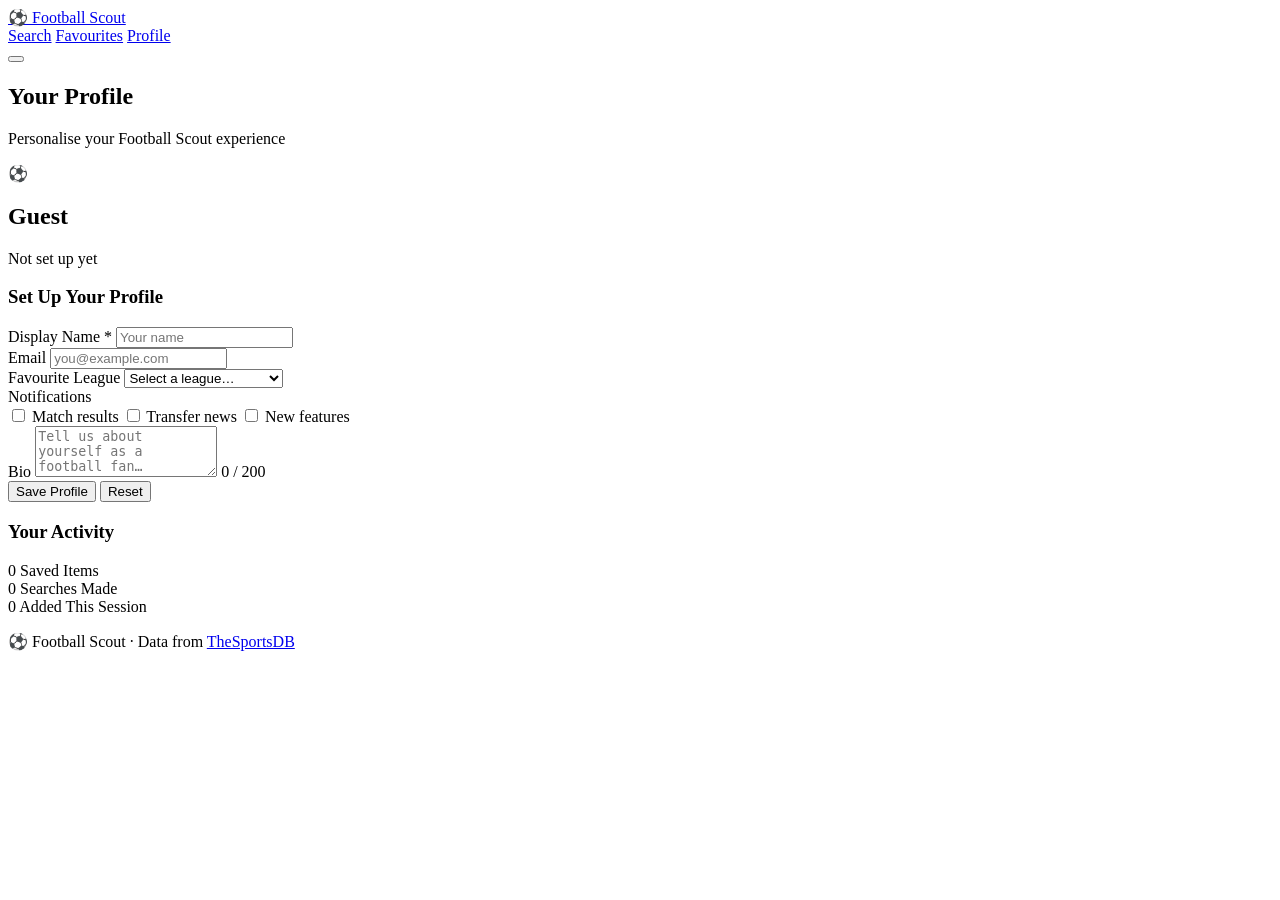
==== login.html @ b6a3cfe2 "chore: add HTML page scaffolding" ====
<!DOCTYPE html>
<html lang="en">
<head>
  <meta charset="UTF-8">
  <meta name="viewport" content="width=device-width, initial-scale=1.0">
  <title>Football Scout — Profile</title>
  <link rel="stylesheet" href="css/style.css">
</head>
<body>
  <header class="header">
    <nav class="nav">
      <a href="index.html" class="nav__logo">⚽ Football Scout</a>
      <div class="nav__links">
        <a href="index.html" class="nav__link">Search</a>
        <a href="saved.html" class="nav__link">Favourites</a>
        <a href="login.html" class="nav__link nav__link--active">Profile</a>
      </div>
      <button class="nav__hamburger" id="hamburger-btn" aria-label="Toggle menu" type="button">
        <span></span><span></span><span></span>
      </button>
    </nav>
  </header>

  <main class="main">
    <section class="hero">
      <h1 class="hero__title">Your Profile</h1>
      <p class="hero__subtitle">Personalise your Football Scout experience</p>
    </section>

    <section class="profile-section">
      <div class="profile-card">
        <div class="profile-card__avatar" id="profile-avatar">⚽</div>
        <h2 class="profile-card__name" id="profile-name-display">Guest</h2>
        <p class="profile-card__meta" id="profile-meta">Not set up yet</p>
      </div>

      <form id="profile-form" class="profile-form" novalidate>
        <h3 class="profile-form__heading">Set Up Your Profile</h3>

        <div class="profile-form__field">
          <label for="display-name" class="profile-form__label">Display Name <span class="required">*</span></label>
          <input
            type="text"
            id="display-name"
            name="displayName"
            class="profile-form__input"
            placeholder="Your name"
            minlength="2"
            maxlength="30"
            required
          >
        </div>

        <div class="profile-form__field">
          <label for="email" class="profile-form__label">Email</label>
          <input
            type="email"
            id="email"
            name="email"
            class="profile-form__input"
            placeholder="you@example.com"
          >
        </div>

        <div class="profile-form__field">
          <label for="fav-league" class="profile-form__label">Favourite League</label>
          <select id="fav-league" name="favLeague" class="profile-form__select">
            <option value="">Select a league…</option>
            <option value="Premier League">Premier League 🏴󠁧󠁢󠁥󠁮󠁧󠁿</option>
            <option value="La Liga">La Liga 🇪🇸</option>
            <option value="Bundesliga">Bundesliga 🇩🇪</option>
            <option value="Serie A">Serie A 🇮🇹</option>
            <option value="Ligue 1">Ligue 1 🇫🇷</option>
            <option value="Champions League">Champions League 🏆</option>
          </select>
        </div>

        <div class="profile-form__field">
          <label class="profile-form__label">Notifications</label>
          <div class="profile-form__checkboxes">
            <label class="checkbox-label">
              <input type="checkbox" name="notif-results" id="notif-results"> Match results
            </label>
            <label class="checkbox-label">
              <input type="checkbox" name="notif-transfers" id="notif-transfers"> Transfer news
            </label>
            <label class="checkbox-label">
              <input type="checkbox" name="notif-new" id="notif-new"> New features
            </label>
          </div>
        </div>

        <div class="profile-form__field">
          <label for="bio" class="profile-form__label">Bio</label>
          <textarea
            id="bio"
            name="bio"
            class="profile-form__textarea"
            placeholder="Tell us about yourself as a football fan…"
            maxlength="200"
            rows="3"
          ></textarea>
          <span class="char-count" id="bio-count">0 / 200</span>
        </div>

        <div class="profile-form__actions">
          <button type="submit" class="btn btn--primary">Save Profile</button>
          <button type="button" class="btn btn--danger" id="reset-profile-btn">Reset</button>
        </div>

        <p class="profile-form__feedback" id="form-feedback" hidden></p>
      </form>
    </section>

    <section class="stats-section">
      <h3 class="stats-section__heading">Your Activity</h3>
      <div class="stats-grid" id="stats-grid">
        <div class="stat-card">
          <span class="stat-card__number" id="stat-saved">0</span>
          <span class="stat-card__label">Saved Items</span>
        </div>
        <div class="stat-card">
          <span class="stat-card__number" id="stat-searches">0</span>
          <span class="stat-card__label">Searches Made</span>
        </div>
        <div class="stat-card">
          <span class="stat-card__number" id="stat-session">0</span>
          <span class="stat-card__label">Added This Session</span>
        </div>
      </div>
    </section>
  </main>

  <footer class="footer">
    <p class="footer__text">⚽ Football Scout · Data from <a href="https://www.thesportsdb.com/" target="_blank" rel="noopener">TheSportsDB</a></p>
  </footer>

  <script type="module" src="js/login.js"></script>
</body>
</html>
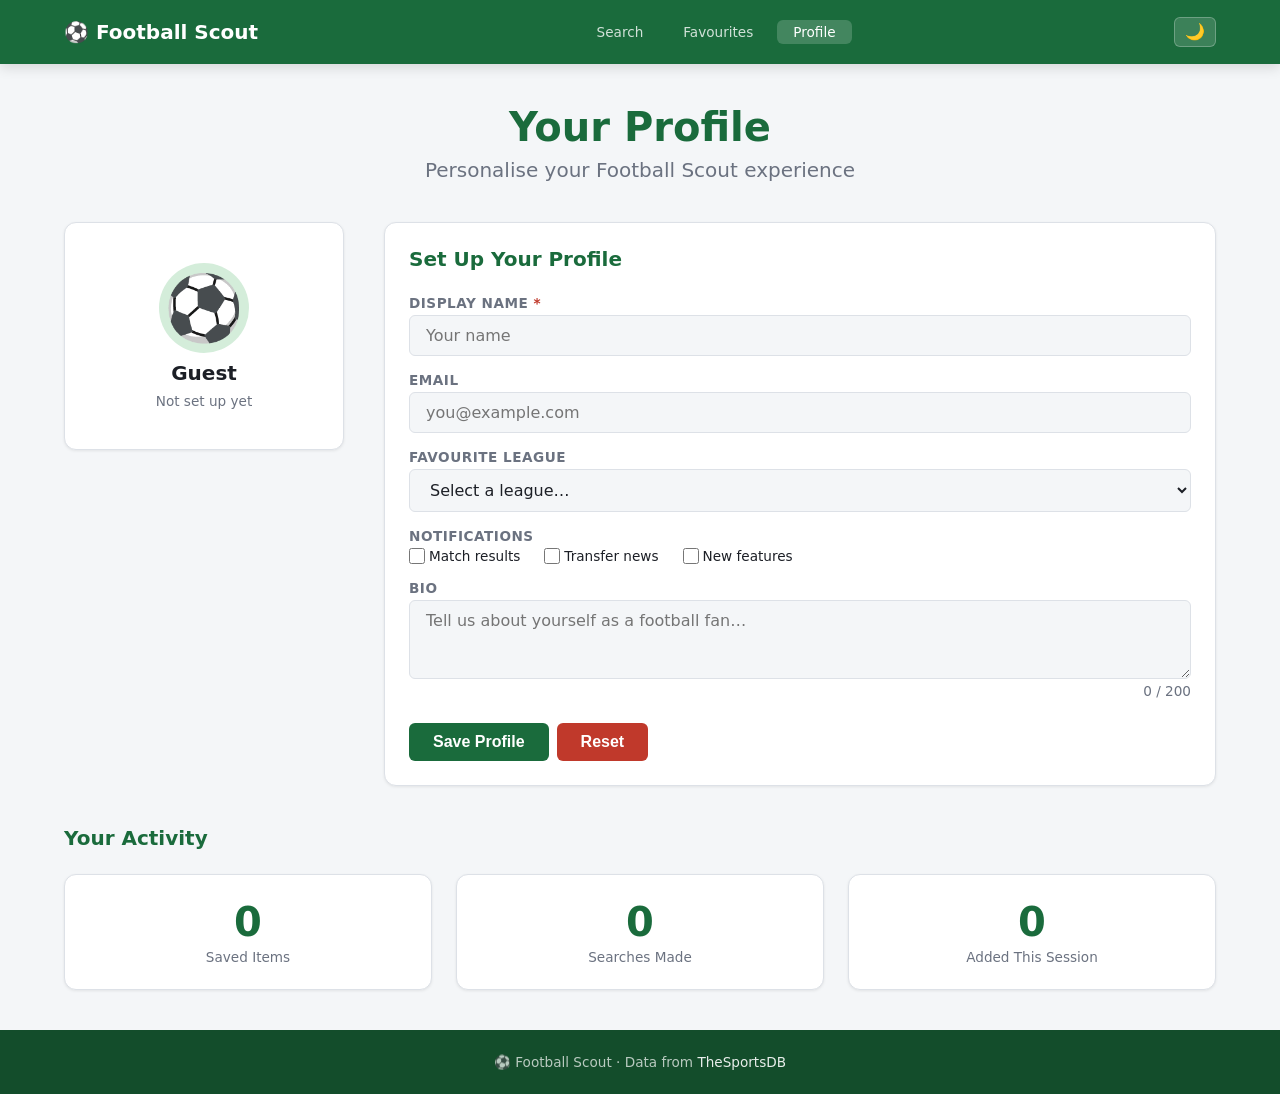
==== commit 6449320b: "feat: added a dark theme and toggle button" ====
--- a/login.html
+++ b/login.html
@@ -15,6 +15,7 @@
         <a href="saved.html" class="nav__link">Favourites</a>
         <a href="login.html" class="nav__link nav__link--active">Profile</a>
       </div>
+      <button class="theme-toggle" id="theme-toggle-btn" aria-label="Toggle dark mode" type="button">🌙</button>
       <button class="nav__hamburger" id="hamburger-btn" aria-label="Toggle menu" type="button">
         <span></span><span></span><span></span>
       </button>
@@ -136,5 +137,25 @@
   </footer>
 
   <script type="module" src="js/login.js"></script>
+  <script>
+    (function() {
+      const saved = localStorage.getItem('theme');
+      if (saved) document.documentElement.setAttribute('data-theme', saved);
+      const btn = document.getElementById('theme-toggle-btn');
+      function updateBtn() {
+        const dark = document.documentElement.getAttribute('data-theme') === 'dark';
+        btn.textContent = dark ? '☀️' : '🌙';
+        btn.setAttribute('aria-label', dark ? 'Switch to light mode' : 'Switch to dark mode');
+      }
+      updateBtn();
+      btn.addEventListener('click', function() {
+        const isDark = document.documentElement.getAttribute('data-theme') === 'dark';
+        const next = isDark ? 'light' : 'dark';
+        document.documentElement.setAttribute('data-theme', next);
+        localStorage.setItem('theme', next);
+        updateBtn();
+      });
+    })();
+  </script>
 </body>
 </html>
--- a/css/style.css
+++ b/css/style.css
@@ -0,0 +1,772 @@
+/* =========================================================
+   Football Scout — style.css
+   Convention: BEM (Block__Element--Modifier)
+   ========================================================= */
+
+/* ----- 1. CSS Custom Properties ----- */
+:root {
+  --color-primary:     #1a6b3c;
+  --color-primary-dk:  #134d2b;
+  --color-primary-lt:  #d4edda;
+  --color-accent:      #f5a623;
+  --color-accent-dk:   #d4891a;
+  --color-danger:      #c0392b;
+  --color-danger-lt:   #fdecea;
+  --color-bg:          #f4f6f8;
+  --color-surface:     #ffffff;
+  --color-border:      #dde1e7;
+  --color-text:        #1c1f26;
+  --color-text-muted:  #6b7280;
+
+  --font-base:   'Segoe UI', system-ui, sans-serif;
+  --font-size-sm:   0.85rem;
+  --font-size-base: 1rem;
+  --font-size-lg:   1.25rem;
+  --font-size-xl:   1.75rem;
+  --font-size-2xl:  2.5rem;
+
+  --radius-sm:  6px;
+  --radius-md:  12px;
+  --radius-lg:  20px;
+
+  --shadow-sm:  0 1px 3px rgba(0,0,0,.08);
+  --shadow-md:  0 4px 12px rgba(0,0,0,.12);
+  --shadow-lg:  0 8px 24px rgba(0,0,0,.16);
+
+  --spacing-xs:  4px;
+  --spacing-sm:  8px;
+  --spacing-md:  16px;
+  --spacing-lg:  24px;
+  --spacing-xl:  40px;
+
+  --nav-height: 64px;
+  --transition: 0.2s ease;
+}
+
+/* ----- 1b. Dark Theme ----- */
+[data-theme="dark"] {
+  --color-primary:     #2ecc71;
+  --color-primary-dk:  #27ae60;
+  --color-primary-lt:  #1a3d2b;
+  --color-accent:      #f5a623;
+  --color-accent-dk:   #d4891a;
+  --color-danger:      #e74c3c;
+  --color-danger-lt:   #2d1a18;
+  --color-bg:          #0f1117;
+  --color-surface:     #1a1d27;
+  --color-border:      #2e3244;
+  --color-text:        #e8eaf0;
+  --color-text-muted:  #8b92a8;
+}
+
+/* Also respect OS preference when no manual toggle is set */
+@media (prefers-color-scheme: dark) {
+  :root:not([data-theme="light"]) {
+    --color-primary:     #2ecc71;
+    --color-primary-dk:  #27ae60;
+    --color-primary-lt:  #1a3d2b;
+    --color-accent:      #f5a623;
+    --color-accent-dk:   #d4891a;
+    --color-danger:      #e74c3c;
+    --color-danger-lt:   #2d1a18;
+    --color-bg:          #0f1117;
+    --color-surface:     #1a1d27;
+    --color-border:      #2e3244;
+    --color-text:        #e8eaf0;
+    --color-text-muted:  #8b92a8;
+  }
+}
+
+/* ----- 1c. Dark Mode Toggle Button ----- */
+.theme-toggle {
+  background: rgba(255,255,255,.15);
+  border: 1px solid rgba(255,255,255,.25);
+  color: #fff;
+  border-radius: var(--radius-sm);
+  padding: 6px 10px;
+  font-size: 1rem;
+  cursor: pointer;
+  transition: background var(--transition);
+  line-height: 1;
+  flex-shrink: 0;
+}
+
+.theme-toggle:hover {
+  background: rgba(255,255,255,.28);
+}
+
+/* ----- 2. Reset & Base ----- */
+*, *::before, *::after { box-sizing: border-box; margin: 0; padding: 0; }
+
+html { scroll-behavior: smooth; }
+
+body {
+  font-family: var(--font-base);
+  font-size: var(--font-size-base);
+  color: var(--color-text);
+  background: var(--color-bg);
+  min-height: 100vh;
+  display: flex;
+  flex-direction: column;
+}
+
+a { color: var(--color-primary); text-decoration: none; }
+a:hover { text-decoration: underline; }
+
+img { max-width: 100%; display: block; }
+
+/* Prevent any display: rule from overriding the hidden attribute */
+[hidden] { display: none !important; }
+
+/* ----- 3. Header / Nav ----- */
+.header {
+  background: var(--color-primary);
+  position: sticky;
+  top: 0;
+  z-index: 100;
+  box-shadow: var(--shadow-md);
+}
+
+.nav {
+  max-width: 1200px;
+  margin: 0 auto;
+  padding: 0 var(--spacing-lg);
+  height: var(--nav-height);
+  display: flex;
+  align-items: center;
+  justify-content: space-between;
+  gap: var(--spacing-md);
+}
+
+.nav__logo {
+  font-size: var(--font-size-lg);
+  font-weight: 700;
+  color: #fff;
+  white-space: nowrap;
+  text-decoration: none;
+}
+
+.nav__links {
+  display: flex;
+  gap: var(--spacing-sm);
+  align-items: center;
+}
+
+.nav__link {
+  color: rgba(255,255,255,.8);
+  padding: var(--spacing-xs) var(--spacing-md);
+  border-radius: var(--radius-sm);
+  font-size: var(--font-size-sm);
+  font-weight: 500;
+  transition: background var(--transition), color var(--transition);
+  text-decoration: none;
+}
+
+.nav__link:hover,
+.nav__link--active {
+  background: rgba(255,255,255,.18);
+  color: #fff;
+  text-decoration: none;
+}
+
+.nav__hamburger {
+  display: none;
+  flex-direction: column;
+  gap: 5px;
+  background: none;
+  border: none;
+  cursor: pointer;
+  padding: var(--spacing-xs);
+}
+
+.nav__hamburger span {
+  display: block;
+  width: 24px;
+  height: 2px;
+  background: #fff;
+  border-radius: 2px;
+  transition: transform var(--transition);
+}
+
+/* ----- 4. Main layout ----- */
+.main {
+  flex: 1;
+  max-width: 1200px;
+  width: 100%;
+  margin: 0 auto;
+  padding: var(--spacing-xl) var(--spacing-lg);
+}
+
+/* ----- 5. Hero ----- */
+.hero {
+  text-align: center;
+  margin-bottom: var(--spacing-xl);
+}
+
+.hero__title {
+  font-size: var(--font-size-2xl);
+  font-weight: 800;
+  color: var(--color-primary);
+  margin-bottom: var(--spacing-sm);
+}
+
+.hero__subtitle {
+  color: var(--color-text-muted);
+  font-size: var(--font-size-lg);
+}
+
+/* ----- 6. Search Form ----- */
+.search-section {
+  margin-bottom: var(--spacing-xl);
+}
+
+.search-form {
+  background: var(--color-surface);
+  border-radius: var(--radius-md);
+  padding: var(--spacing-lg);
+  box-shadow: var(--shadow-sm);
+  border: 1px solid var(--color-border);
+}
+
+.search-form__row {
+  display: grid;
+  grid-template-columns: 2fr 1fr 1fr;
+  gap: var(--spacing-md);
+  margin-bottom: var(--spacing-md);
+}
+
+.search-form__field {
+  display: flex;
+  flex-direction: column;
+  gap: var(--spacing-xs);
+}
+
+.search-form__label {
+  font-size: var(--font-size-sm);
+  font-weight: 600;
+  color: var(--color-text-muted);
+  text-transform: uppercase;
+  letter-spacing: .5px;
+}
+
+.search-form__input,
+.search-form__select {
+  padding: 10px var(--spacing-md);
+  border: 1px solid var(--color-border);
+  border-radius: var(--radius-sm);
+  font-size: var(--font-size-base);
+  color: var(--color-text);
+  background: var(--color-bg);
+  transition: border-color var(--transition), box-shadow var(--transition);
+  width: 100%;
+}
+
+.search-form__input:focus,
+.search-form__select:focus {
+  outline: none;
+  border-color: var(--color-primary);
+  box-shadow: 0 0 0 3px rgba(26,107,60,.15);
+}
+
+.search-form__radios {
+  display: flex;
+  gap: var(--spacing-md);
+  align-items: center;
+  padding-top: 4px;
+}
+
+.radio-label,
+.checkbox-label {
+  display: flex;
+  align-items: center;
+  gap: var(--spacing-xs);
+  cursor: pointer;
+  font-size: var(--font-size-sm);
+}
+
+.radio-label input,
+.checkbox-label input {
+  accent-color: var(--color-primary);
+  width: 16px;
+  height: 16px;
+  cursor: pointer;
+}
+
+.search-form__actions {
+  display: flex;
+  gap: var(--spacing-sm);
+  flex-wrap: wrap;
+}
+
+.search-form__error {
+  color: var(--color-danger);
+  font-size: var(--font-size-sm);
+  margin-top: var(--spacing-sm);
+}
+
+/* ----- 7. Buttons ----- */
+.btn {
+  display: inline-flex;
+  align-items: center;
+  gap: var(--spacing-xs);
+  padding: 10px var(--spacing-lg);
+  border-radius: var(--radius-sm);
+  font-size: var(--font-size-base);
+  font-weight: 600;
+  cursor: pointer;
+  border: none;
+  transition: background var(--transition), transform var(--transition), box-shadow var(--transition);
+  text-decoration: none;
+}
+
+.btn:active { transform: scale(.97); }
+
+.btn--primary {
+  background: var(--color-primary);
+  color: #fff;
+}
+
+.btn--primary:hover { background: var(--color-primary-dk); box-shadow: var(--shadow-sm); }
+
+.btn--ghost {
+  background: transparent;
+  color: var(--color-text-muted);
+  border: 1px solid var(--color-border);
+}
+
+.btn--ghost:hover { background: var(--color-bg); }
+
+.btn--danger {
+  background: var(--color-danger);
+  color: #fff;
+}
+
+.btn--danger:hover { background: #a93226; }
+
+.btn--icon {
+  background: none;
+  border: none;
+  padding: var(--spacing-xs);
+  font-size: 1.2rem;
+  cursor: pointer;
+  line-height: 1;
+  border-radius: var(--radius-sm);
+  transition: transform var(--transition);
+}
+
+.btn--icon:hover { transform: scale(1.2); }
+
+/* ----- 8. Status messages ----- */
+.status-msg {
+  text-align: center;
+  padding: var(--spacing-lg);
+  border-radius: var(--radius-md);
+  font-size: var(--font-size-base);
+  margin-bottom: var(--spacing-lg);
+}
+
+.status-msg--loading {
+  color: var(--color-text-muted);
+  display: flex;
+  align-items: center;
+  justify-content: center;
+  gap: var(--spacing-sm);
+}
+
+.status-msg--error {
+  background: var(--color-danger-lt);
+  color: var(--color-danger);
+  border: 1px solid #f5c6cb;
+}
+
+/* Spinner */
+.spinner {
+  display: inline-block;
+  width: 20px;
+  height: 20px;
+  border: 3px solid var(--color-border);
+  border-top-color: var(--color-primary);
+  border-radius: 50%;
+  animation: spin .7s linear infinite;
+}
+
+@keyframes spin { to { transform: rotate(360deg); } }
+
+/* ----- 9. Results section ----- */
+.results-section {
+  animation: fadeIn .3s ease;
+}
+
+@keyframes fadeIn { from { opacity: 0; transform: translateY(8px); } to { opacity: 1; transform: none; } }
+
+.results-section__title {
+  font-size: var(--font-size-lg);
+  color: var(--color-text-muted);
+  margin-bottom: var(--spacing-lg);
+  font-weight: 500;
+}
+
+/* ----- 10. Card Grid ----- */
+.card-grid {
+  display: grid;
+  grid-template-columns: repeat(auto-fill, minmax(220px, 1fr));
+  gap: var(--spacing-lg);
+}
+
+/* ----- 11. Team/League Card ----- */
+.card {
+  background: var(--color-surface);
+  border-radius: var(--radius-md);
+  box-shadow: var(--shadow-sm);
+  border: 1px solid var(--color-border);
+  overflow: hidden;
+  transition: box-shadow var(--transition), transform var(--transition);
+  display: flex;
+  flex-direction: column;
+}
+
+.card:hover {
+  box-shadow: var(--shadow-md);
+  transform: translateY(-3px);
+}
+
+.card__badge {
+  background: var(--color-primary-lt);
+  color: var(--color-primary);
+  font-size: var(--font-size-sm);
+  font-weight: 700;
+  padding: 2px 10px;
+  text-transform: uppercase;
+  letter-spacing: .5px;
+}
+
+.card__img-wrap {
+  padding: var(--spacing-lg);
+  display: flex;
+  justify-content: center;
+  align-items: center;
+  background: var(--color-bg);
+  min-height: 120px;
+}
+
+.card__img {
+  max-height: 100px;
+  max-width: 140px;
+  object-fit: contain;
+}
+
+.card__img-placeholder {
+  font-size: 3rem;
+  line-height: 1;
+}
+
+.card__body {
+  padding: var(--spacing-md);
+  flex: 1;
+  display: flex;
+  flex-direction: column;
+  gap: var(--spacing-xs);
+}
+
+.card__name {
+  font-size: var(--font-size-base);
+  font-weight: 700;
+  color: var(--color-text);
+  line-height: 1.3;
+}
+
+.card__meta {
+  font-size: var(--font-size-sm);
+  color: var(--color-text-muted);
+}
+
+.card__footer {
+  padding: var(--spacing-sm) var(--spacing-md);
+  border-top: 1px solid var(--color-border);
+  display: flex;
+  justify-content: space-between;
+  align-items: center;
+}
+
+.card__save-btn {
+  background: none;
+  border: none;
+  font-size: 1.4rem;
+  cursor: pointer;
+  line-height: 1;
+  transition: transform var(--transition);
+  padding: var(--spacing-xs);
+}
+
+.card__save-btn:hover { transform: scale(1.25); }
+
+.card__save-btn--saved { color: var(--color-accent); }
+
+.card__link {
+  font-size: var(--font-size-sm);
+  color: var(--color-primary);
+  font-weight: 600;
+}
+
+/* ----- 12. Saved Page ----- */
+.saved-controls {
+  margin-bottom: var(--spacing-lg);
+}
+
+.saved-controls__row {
+  display: flex;
+  gap: var(--spacing-sm);
+  align-items: center;
+  margin-bottom: var(--spacing-sm);
+}
+
+.saved-controls__count {
+  color: var(--color-text-muted);
+  font-size: var(--font-size-sm);
+}
+
+/* ----- 13. Profile Page ----- */
+.profile-section {
+  display: grid;
+  grid-template-columns: 280px 1fr;
+  gap: var(--spacing-xl);
+  margin-bottom: var(--spacing-xl);
+}
+
+.profile-card {
+  background: var(--color-surface);
+  border-radius: var(--radius-md);
+  padding: var(--spacing-xl) var(--spacing-lg);
+  box-shadow: var(--shadow-sm);
+  border: 1px solid var(--color-border);
+  text-align: center;
+  display: flex;
+  flex-direction: column;
+  align-items: center;
+  gap: var(--spacing-sm);
+  height: fit-content;
+}
+
+.profile-card__avatar {
+  font-size: 4rem;
+  line-height: 1;
+  background: var(--color-primary-lt);
+  border-radius: 50%;
+  width: 90px;
+  height: 90px;
+  display: flex;
+  align-items: center;
+  justify-content: center;
+}
+
+.profile-card__name {
+  font-size: var(--font-size-lg);
+  font-weight: 700;
+}
+
+.profile-card__meta {
+  color: var(--color-text-muted);
+  font-size: var(--font-size-sm);
+}
+
+.profile-form {
+  background: var(--color-surface);
+  border-radius: var(--radius-md);
+  padding: var(--spacing-lg);
+  box-shadow: var(--shadow-sm);
+  border: 1px solid var(--color-border);
+}
+
+.profile-form__heading {
+  font-size: var(--font-size-lg);
+  font-weight: 700;
+  margin-bottom: var(--spacing-lg);
+  color: var(--color-primary);
+}
+
+.profile-form__field {
+  margin-bottom: var(--spacing-md);
+  display: flex;
+  flex-direction: column;
+  gap: var(--spacing-xs);
+}
+
+.profile-form__label {
+  font-size: var(--font-size-sm);
+  font-weight: 600;
+  color: var(--color-text-muted);
+  text-transform: uppercase;
+  letter-spacing: .5px;
+}
+
+.required { color: var(--color-danger); }
+
+.profile-form__input,
+.profile-form__select,
+.profile-form__textarea {
+  padding: 10px var(--spacing-md);
+  border: 1px solid var(--color-border);
+  border-radius: var(--radius-sm);
+  font-size: var(--font-size-base);
+  font-family: var(--font-base);
+  color: var(--color-text);
+  background: var(--color-bg);
+  transition: border-color var(--transition), box-shadow var(--transition);
+  width: 100%;
+}
+
+.profile-form__input:focus,
+.profile-form__select:focus,
+.profile-form__textarea:focus {
+  outline: none;
+  border-color: var(--color-primary);
+  box-shadow: 0 0 0 3px rgba(26,107,60,.15);
+}
+
+.profile-form__textarea { resize: vertical; }
+
+.profile-form__checkboxes {
+  display: flex;
+  gap: var(--spacing-lg);
+  flex-wrap: wrap;
+}
+
+.char-count {
+  font-size: var(--font-size-sm);
+  color: var(--color-text-muted);
+  text-align: right;
+}
+
+.profile-form__actions {
+  display: flex;
+  gap: var(--spacing-sm);
+  margin-top: var(--spacing-lg);
+}
+
+.profile-form__feedback {
+  margin-top: var(--spacing-md);
+  padding: var(--spacing-sm) var(--spacing-md);
+  border-radius: var(--radius-sm);
+  font-size: var(--font-size-sm);
+  font-weight: 500;
+}
+
+.profile-form__feedback--success {
+  background: var(--color-primary-lt);
+  color: var(--color-primary);
+  border: 1px solid #b2dfdb;
+}
+
+.profile-form__feedback--error {
+  background: var(--color-danger-lt);
+  color: var(--color-danger);
+}
+
+/* ----- 14. Stats Section ----- */
+.stats-section__heading {
+  font-size: var(--font-size-lg);
+  font-weight: 700;
+  margin-bottom: var(--spacing-lg);
+  color: var(--color-primary);
+}
+
+.stats-grid {
+  display: grid;
+  grid-template-columns: repeat(3, 1fr);
+  gap: var(--spacing-lg);
+}
+
+.stat-card {
+  background: var(--color-surface);
+  border-radius: var(--radius-md);
+  padding: var(--spacing-lg);
+  box-shadow: var(--shadow-sm);
+  border: 1px solid var(--color-border);
+  text-align: center;
+  display: flex;
+  flex-direction: column;
+  gap: var(--spacing-xs);
+}
+
+.stat-card__number {
+  font-size: var(--font-size-2xl);
+  font-weight: 800;
+  color: var(--color-primary);
+}
+
+.stat-card__label {
+  font-size: var(--font-size-sm);
+  color: var(--color-text-muted);
+  font-weight: 500;
+}
+
+/* ----- 15. Footer ----- */
+.footer {
+  background: var(--color-primary-dk);
+  color: rgba(255,255,255,.7);
+  text-align: center;
+  padding: var(--spacing-lg);
+  margin-top: auto;
+}
+
+.footer__text { font-size: var(--font-size-sm); }
+.footer a { color: rgba(255,255,255,.9); }
+
+/* ----- 16. Responsive: Tablet (≤1024px) ----- */
+@media (max-width: 1024px) {
+  .search-form__row {
+    grid-template-columns: 1fr 1fr;
+  }
+
+  .profile-section {
+    grid-template-columns: 1fr;
+  }
+
+  .stats-grid {
+    grid-template-columns: repeat(3, 1fr);
+  }
+}
+
+/* ----- 17. Responsive: Mobile (≤600px) ----- */
+@media (max-width: 600px) {
+  .main { padding: var(--spacing-lg) var(--spacing-md); }
+
+  .hero__title { font-size: var(--font-size-xl); }
+  .hero__subtitle { font-size: var(--font-size-base); }
+
+  .nav__links { display: none; }
+  .nav__links--open {
+    display: flex;
+    flex-direction: column;
+    position: absolute;
+    top: var(--nav-height);
+    left: 0;
+    right: 0;
+    background: var(--color-primary-dk);
+    padding: var(--spacing-md);
+    gap: var(--spacing-xs);
+    z-index: 99;
+    box-shadow: var(--shadow-md);
+  }
+
+  .nav__hamburger { display: flex; }
+
+  .search-form__row { grid-template-columns: 1fr; }
+
+  .search-form__actions { flex-direction: column; }
+  .search-form__actions .btn { width: 100%; justify-content: center; }
+
+  .card-grid { grid-template-columns: 1fr 1fr; gap: var(--spacing-md); }
+
+  .saved-controls__row { flex-direction: column; align-items: stretch; }
+
+  .profile-section { grid-template-columns: 1fr; }
+
+  .stats-grid { grid-template-columns: 1fr; }
+
+  .profile-form__checkboxes { flex-direction: column; gap: var(--spacing-sm); }
+}
+
+@media (max-width: 380px) {
+  .card-grid { grid-template-columns: 1fr; }
+}
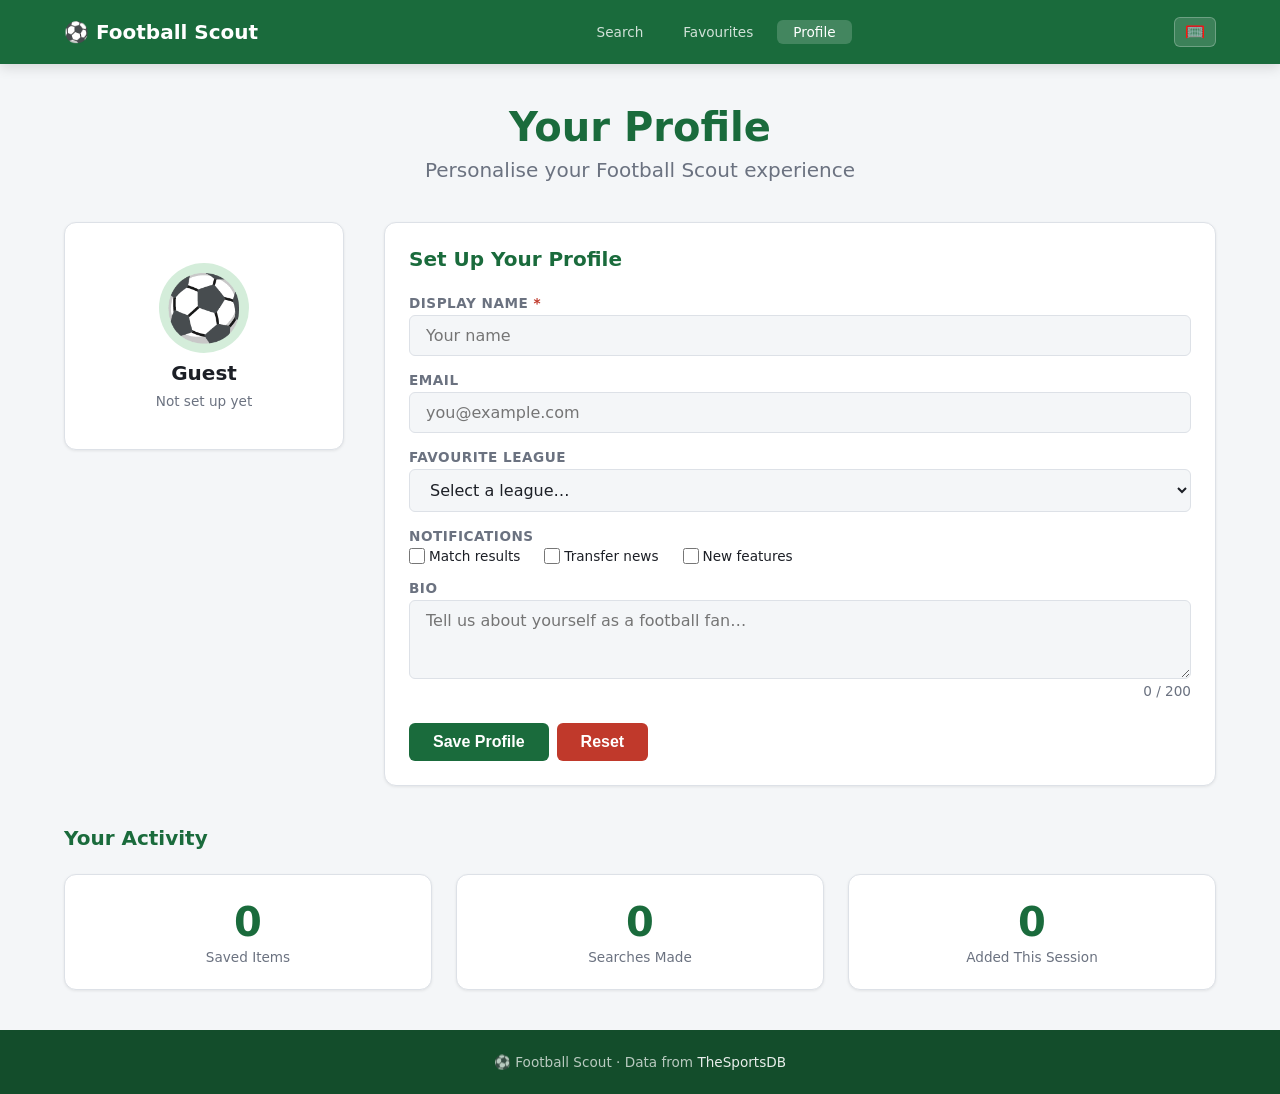
==== commit 99cfc904: "feat: made theme toggle button football themed" ====
--- a/login.html
+++ b/login.html
@@ -144,7 +144,7 @@
       const btn = document.getElementById('theme-toggle-btn');
       function updateBtn() {
         const dark = document.documentElement.getAttribute('data-theme') === 'dark';
-        btn.textContent = dark ? '☀️' : '🌙';
+        btn.textContent = dark ? '⚽' : '🥅';
         btn.setAttribute('aria-label', dark ? 'Switch to light mode' : 'Switch to dark mode');
       }
       updateBtn();
